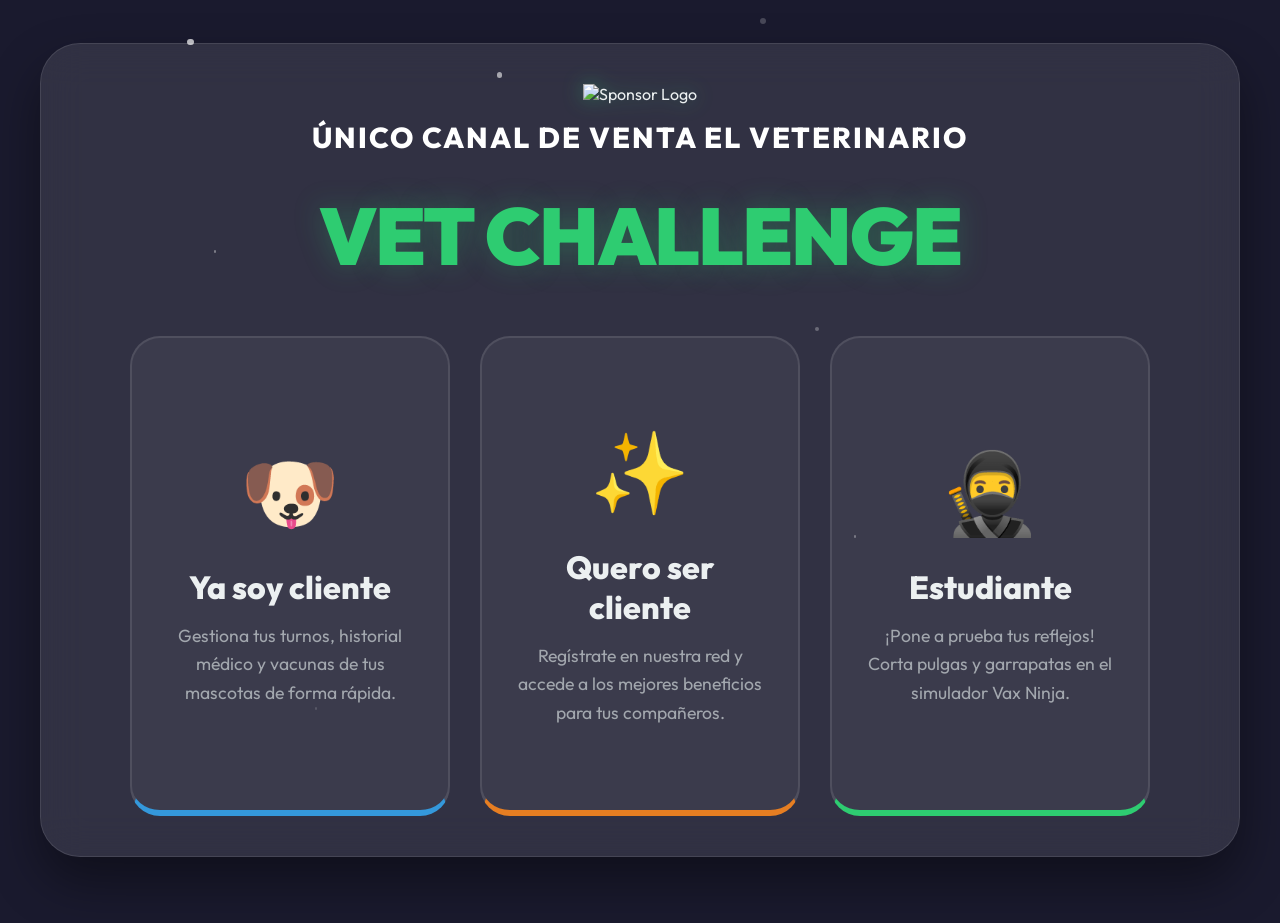
==== frontend/index.html @ 7cf1a8a7 "v0: Vax Ninja Final Boss & Privacy Update" ====
<!DOCTYPE html>
<html lang="es">
<head>
    <meta charset="UTF-8">
    <meta name="viewport" content="width=device-width, initial-scale=1.0">
    <title>Vax Ninja Portal — Bienvenido</title>
    <link rel="preconnect" href="https://fonts.googleapis.com">
    <link href="https://fonts.googleapis.com/css2?family=Outfit:wght@400;700;800;900&display=swap" rel="stylesheet">
    <link rel="stylesheet" href="css/launcher.css">
</head>
<body>
    <div class="bg-container" id="parallax-bg"></div>

    <main>
        <div class="header-logo-container" style="text-align: center; margin-bottom: 30px;">
            <img src="assets/sprites/logo-nuevo.png" alt="Sponsor Logo" style="max-height: 120px; filter: drop-shadow(0 0 10px rgba(46, 204, 113, 0.4));">
            <h2 style="font-size: 1.8rem; font-weight: 800; color: #fff; margin-top: 15px; letter-spacing: 2px; text-transform: uppercase;">
                Único canal de venta el veterinario
            </h2>
        </div>
        
        <h1 style="margin-top: 10px;">VET CHALLENGE</h1>
        
        <div class="button-container">
            <!-- Ya soy cliente -->
            <a href="survey.html" class="didactic-btn btn-client">
                <div class="icon">🐶</div>
                <div class="btn-title">Ya soy cliente</div>
                <p class="btn-desc">Gestiona tus turnos, historial médico y vacunas de tus mascotas de forma rápida.</p>
            </a>

            <!-- Quero ser cliente -->
            <a href="register.html" class="didactic-btn btn-new">
                <div class="icon">✨</div>
                <div class="btn-title">Quero ser cliente</div>
                <p class="btn-desc">Regístrate en nuestra red y accede a los mejores beneficios para tus compañeros.</p>
            </a>

            <!-- Estudiante (El Juego) -->
            <a href="game.html" class="didactic-btn btn-estudiante">
                <div class="icon">🥷</div>
                <div class="btn-title">Estudiante</div>
                <p class="btn-desc">¡Pone a prueba tus reflejos! Corta pulgas y garrapatas en el simulador Vax Ninja.</p>
            </a>
        </div>
    </main>

    <script>
        // Parallax background effect
        const bg = document.getElementById('parallax-bg');
        document.addEventListener('mousemove', (e) => {
            const x = (e.clientX / window.innerWidth - 0.5) * 40;
            const y = (e.clientY / window.innerHeight - 0.5) * 40;
            bg.style.transform = `translate(calc(-50% - ${x}px), calc(-50% - ${y}px))`;
        });

        // Simple particle effect
        function createSparkle() {
            const sparkle = document.createElement('div');
            sparkle.className = 'sparkle';
            const size = Math.random() * 5 + 2;
            sparkle.style.width = size + 'px';
            sparkle.style.height = size + 'px';
            sparkle.style.left = Math.random() * 100 + 'vw';
            sparkle.style.top = Math.random() * 100 + 'vh';
            sparkle.style.opacity = Math.random();
            
            document.body.appendChild(sparkle);
            
            setTimeout(() => {
                sparkle.remove();
            }, 3000);
        }

        setInterval(createSparkle, 200);
    </script>
</body>
</html>
---- frontend/css/launcher.css ----
:root {
    --primary: #2ecc71;
    --secondary: #27ae60;
    --accent: #f1c40f;
    --dark: #1a1a2e;
    --light: #ecf0f1;
    --glass: rgba(255, 255, 255, 0.1);
}

* {
    margin: 0;
    padding: 0;
    box-sizing: border-box;
    font-family: 'Outfit', sans-serif;
}

body {
    background: var(--dark);
    color: var(--light);
    height: 100vh;
    display: flex;
    align-items: center;
    justify-content: center;
    overflow: hidden;
    position: relative;
}

/* Dynamic background */
.bg-container {
    position: absolute;
    top: 50%;
    left: 50%;
    width: 105%;
    height: 105%;
    transform: translate(-50%, -50%);
    background: url('../assets/sprites/bg-login.png') no-repeat center center;
    background-size: cover;
    opacity: 0.3;
    z-index: -1;
    filter: blur(8px);
    transition: transform 0.1s ease-out;
}

main {
    text-align: center;
    width: 100%;
    max-width: 1200px;
    padding: 40px;
    background: var(--glass);
    backdrop-filter: blur(20px);
    border: 1px solid rgba(255, 255, 255, 0.1);
    border-radius: 40px;
    box-shadow: 0 25px 50px rgba(0, 0, 0, 0.4);
    animation: fadeInScale 0.8s ease-out;
}

h1 {
    font-size: 5rem;
    font-weight: 900;
    color: var(--primary);
    text-shadow: 0 0 30px rgba(46, 204, 113, 0.3);
    margin-bottom: 50px;
    letter-spacing: -2px;
}

.button-container {
    display: flex;
    justify-content: center;
    gap: 30px;
    flex-wrap: wrap;
}

.didactic-btn {
    position: relative;
    width: 320px;
    height: 480px;
    background: rgba(255, 255, 255, 0.05);
    border: 2px solid rgba(255, 255, 255, 0.1);
    border-radius: 30px;
    cursor: pointer;
    overflow: hidden;
    transition: all 0.4s cubic-bezier(0.175, 0.885, 0.32, 1.275);
    display: flex;
    flex-direction: column;
    align-items: center;
    justify-content: center;
    text-decoration: none;
    padding: 30px;
}

.didactic-btn:hover {
    transform: translateY(-20px) scale(1.05);
    border-color: var(--primary);
    background: rgba(46, 204, 113, 0.1);
    box-shadow: 0 30px 60px rgba(0, 0, 0, 0.5);
}

.icon {
    font-size: 80px;
    margin-bottom: 25px;
    transition: transform 0.4s ease;
}

.didactic-btn:hover .icon {
    transform: scale(1.3) rotate(10deg);
}

.btn-title {
    font-size: 2rem;
    font-weight: 800;
    color: var(--light);
    margin-bottom: 15px;
}

.btn-desc {
    font-size: 1.1rem;
    color: #bdc3c7;
    line-height: 1.6;
    opacity: 0.8;
}

/* Button variants */
.btn-client { border-bottom: 6px solid #3498db; }
.btn-new { border-bottom: 6px solid #e67e22; }
.btn-estudiante { border-bottom: 6px solid var(--primary); }

.btn-estudiante:hover {
    box-shadow: 0 15px 40px rgba(46, 204, 113, 0.3);
}

/* Animations */
@keyframes fadeInScale {
    from { opacity: 0; transform: scale(0.9); }
    to { opacity: 1; transform: scale(1); }
}

/* Floating particles in background */
.sparkle {
    position: absolute;
    background: #fff;
    border-radius: 50%;
    pointer-events: none;
}
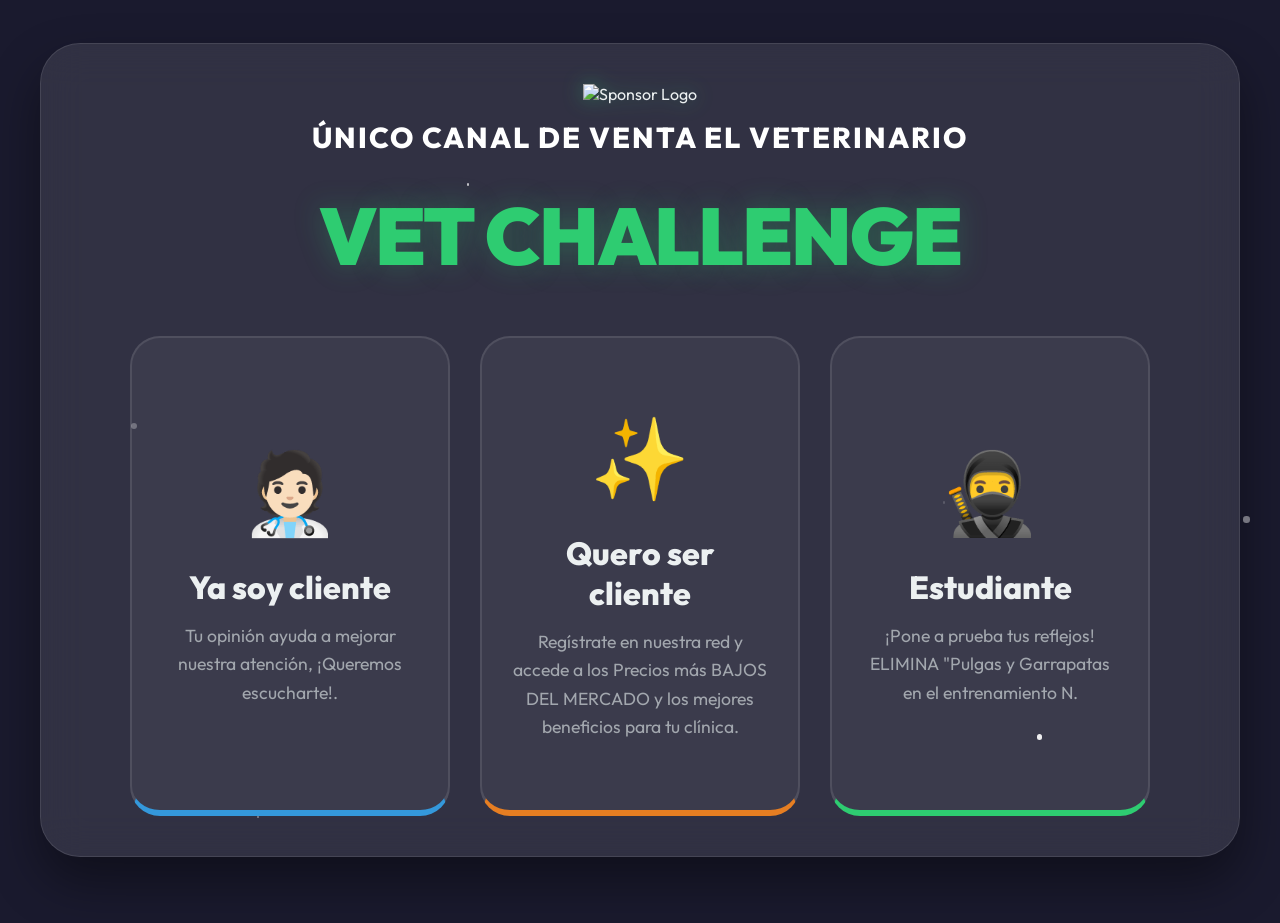
==== commit b9928dd2: "20 abril formulario de estudiantes arreglado" ====
--- a/frontend/index.html
+++ b/frontend/index.html
@@ -1,5 +1,6 @@
 <!DOCTYPE html>
 <html lang="es">
+
 <head>
     <meta charset="UTF-8">
     <meta name="viewport" content="width=device-width, initial-scale=1.0">
@@ -8,39 +9,44 @@
     <link href="https://fonts.googleapis.com/css2?family=Outfit:wght@400;700;800;900&display=swap" rel="stylesheet">
     <link rel="stylesheet" href="css/launcher.css">
 </head>
+
 <body>
     <div class="bg-container" id="parallax-bg"></div>
 
     <main>
         <div class="header-logo-container" style="text-align: center; margin-bottom: 30px;">
-            <img src="assets/sprites/logo-nuevo.png" alt="Sponsor Logo" style="max-height: 120px; filter: drop-shadow(0 0 10px rgba(46, 204, 113, 0.4));">
-            <h2 style="font-size: 1.8rem; font-weight: 800; color: #fff; margin-top: 15px; letter-spacing: 2px; text-transform: uppercase;">
+            <img src="assets/sprites/logo-nuevo.png" alt="Sponsor Logo"
+                style="max-height: 120px; filter: drop-shadow(0 0 10px rgba(46, 204, 113, 0.4));">
+            <h2
+                style="font-size: 1.8rem; font-weight: 800; color: #fff; margin-top: 15px; letter-spacing: 2px; text-transform: uppercase;">
                 Único canal de venta el veterinario
             </h2>
         </div>
-        
+
         <h1 style="margin-top: 10px;">VET CHALLENGE</h1>
-        
+
         <div class="button-container">
             <!-- Ya soy cliente -->
             <a href="survey.html" class="didactic-btn btn-client">
-                <div class="icon">🐶</div>
+                <div class="icon">🧑🏻‍⚕️</div>
                 <div class="btn-title">Ya soy cliente</div>
-                <p class="btn-desc">Gestiona tus turnos, historial médico y vacunas de tus mascotas de forma rápida.</p>
+                <p class="btn-desc">Tu opinión ayuda a mejorar nuestra atención, ¡Queremos escucharte!.</p>
             </a>
 
             <!-- Quero ser cliente -->
             <a href="register.html" class="didactic-btn btn-new">
                 <div class="icon">✨</div>
                 <div class="btn-title">Quero ser cliente</div>
-                <p class="btn-desc">Regístrate en nuestra red y accede a los mejores beneficios para tus compañeros.</p>
+                <p class="btn-desc">Regístrate en nuestra red y accede a los Precios más BAJOS DEL MERCADO y los mejores
+                    beneficios para tu clínica.</p>
             </a>
 
             <!-- Estudiante (El Juego) -->
-            <a href="game.html" class="didactic-btn btn-estudiante">
+            <a href="student.html" class="didactic-btn btn-estudiante">
                 <div class="icon">🥷</div>
                 <div class="btn-title">Estudiante</div>
-                <p class="btn-desc">¡Pone a prueba tus reflejos! Corta pulgas y garrapatas en el simulador Vax Ninja.</p>
+                <p class="btn-desc">¡Pone a prueba tus reflejos! ELIMINA "Pulgas y Garrapatas en el entrenamiento N.
+                </p>
             </a>
         </div>
     </main>
@@ -64,9 +70,9 @@
             sparkle.style.left = Math.random() * 100 + 'vw';
             sparkle.style.top = Math.random() * 100 + 'vh';
             sparkle.style.opacity = Math.random();
-            
+
             document.body.appendChild(sparkle);
-            
+
             setTimeout(() => {
                 sparkle.remove();
             }, 3000);
@@ -75,4 +81,5 @@
         setInterval(createSparkle, 200);
     </script>
 </body>
-</html>
+
+</html>
